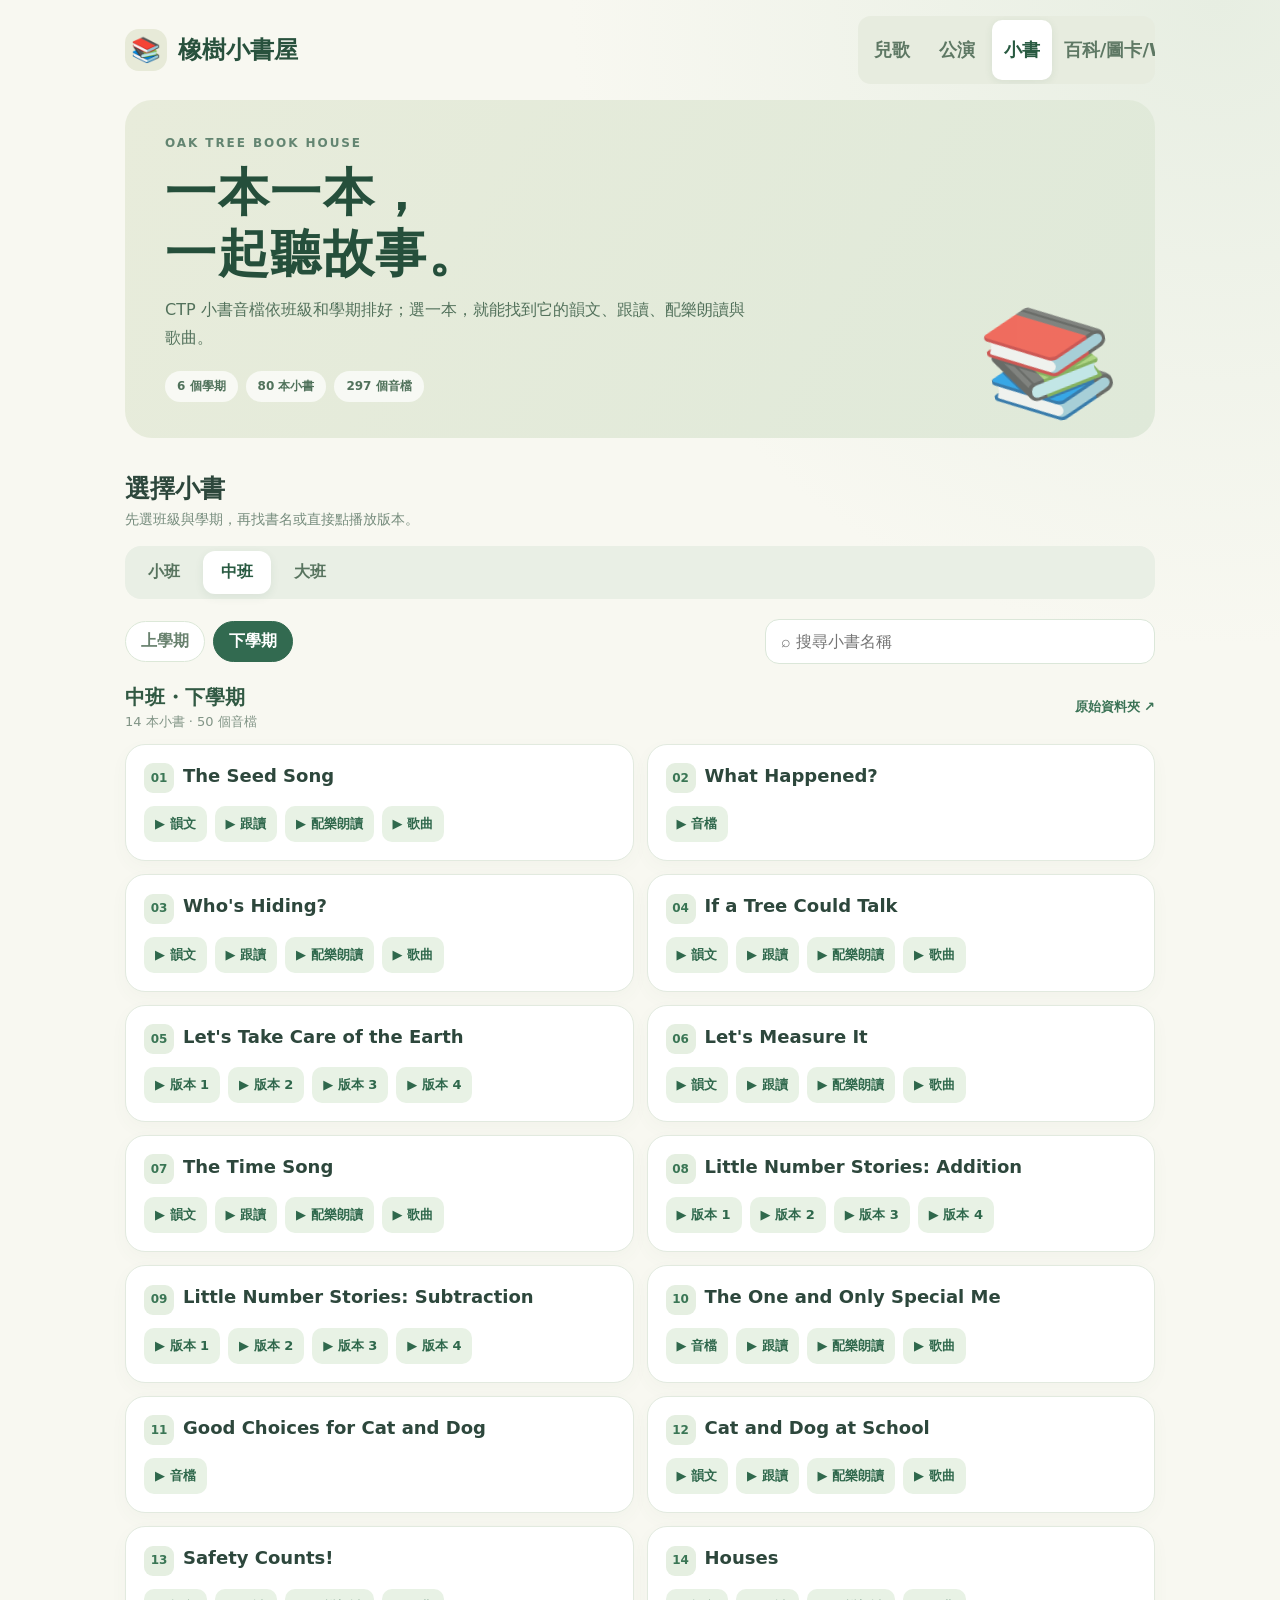
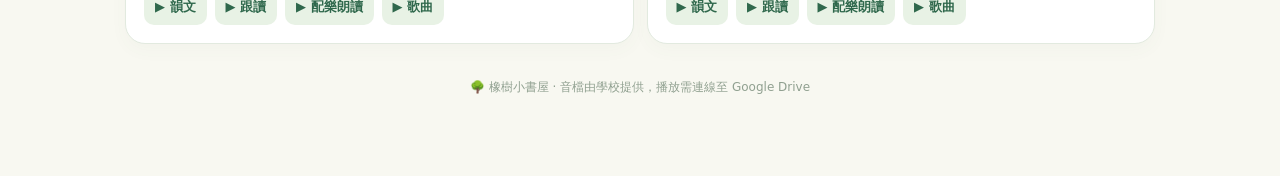
==== books/index.html @ 78cca737 "Add all 12 graduation performance recordings for 2026" ====
<!doctype html>
<html lang="zh-Hant"><head><meta charset="utf-8"><meta name="viewport" content="width=device-width,initial-scale=1,viewport-fit=cover"><meta name="theme-color" content="#e9e9da"><meta name="description" content="橡樹幼兒園 CTP 小書音檔，依班級、學期與書名整理。"><link rel="manifest" href="../manifest.webmanifest"><link rel="icon" href="../icon.svg" type="image/svg+xml"><link rel="apple-touch-icon" href="../icon-192.png"><title>橡樹小書屋</title><style>
:root{font-family:ui-rounded,"Noto Sans TC","PingFang TC",system-ui,sans-serif;color:#2d473c;background:#f8f8f1}*{box-sizing:border-box}body{margin:0;background:radial-gradient(circle at 95% 0,#e7eee2,transparent 30%),#f8f8f1}button,input{font:inherit}button{cursor:pointer}button:focus-visible,a:focus-visible,input:focus-visible{outline:3px solid #e6a65d;outline-offset:2px}a{color:inherit}.shell{max-width:1080px;margin:auto;padding:0 25px 80px}.top{padding:22px 0;display:flex;justify-content:space-between;align-items:center;gap:12px}.brand{display:flex;align-items:center;gap:10px;font-size:19px;font-weight:900;color:#28513d}.brand-icon{width:42px;height:42px;display:grid;place-items:center;background:#e7ead8;border-radius:14px;font-size:24px}.back{border:1px solid #dbe5d7;padding:9px 13px;border-radius:12px;text-decoration:none;color:#496957;background:#fff;font-size:13px;font-weight:800}.hero{border-radius:27px;padding:36px 40px;background:linear-gradient(120deg,#e8ecdb,#dfe9d9);position:relative;overflow:hidden}.hero>div{position:relative;z-index:1}.hero .eyebrow{font-size:12px;letter-spacing:.16em;color:#638571;font-weight:900}.hero h1{font-size:clamp(32px,4.5vw,51px);line-height:1.2;letter-spacing:.03em;margin:12px 0;color:#254f3b}.hero p{margin:0;font-size:16px;line-height:1.7;max-width:590px;color:#52715b}.hero:after{content:"📚";position:absolute;right:38px;bottom:12px;font-size:108px;transform:rotate(-10deg);opacity:.75}.stats{display:flex;gap:8px;flex-wrap:wrap;margin-top:20px}.stat{display:inline-block;border-radius:99px;background:#ffffffb6;padding:7px 12px;color:#50725b;font-weight:800;font-size:12px}.section{margin-top:34px}.section-head{margin-bottom:17px}.section-head h2{font-size:25px;margin:0}.section-head p{font-size:14px;color:#768c7d;margin:6px 0 0}.switch{display:flex;background:#e9efe5;padding:5px;border-radius:16px;gap:5px}.switch button{border:0;background:transparent;color:#58745f;padding:11px 18px;border-radius:12px;font-weight:900;min-height:43px}.switch button.active{background:#fff;color:#285a41;box-shadow:0 3px 10px #2b5a3b14}.controls{display:flex;align-items:center;justify-content:space-between;flex-wrap:wrap;gap:12px;margin:20px 0}.term-switch{display:flex;gap:8px}.term-switch button{border:1px solid #dce8d8;background:#fff;color:#68816e;border-radius:99px;padding:9px 15px;font-weight:800}.term-switch button.active{background:#326a50;color:#fff;border-color:#326a50}.search{flex:1;min-width:210px;max-width:390px;border:1px solid #dbe7d9;border-radius:14px;background:#fff;padding:12px 15px;min-height:45px;color:#31503e}.summary{display:flex;justify-content:space-between;align-items:center;gap:12px;margin:19px 0 13px}.summary h3{margin:0;font-size:20px;color:#315943}.summary small{font-size:13px;color:#819486}.folder{color:#3b7356;font-weight:800;font-size:13px;text-decoration:none}.folder:hover{text-decoration:underline}.grid{display:grid;grid-template-columns:repeat(2,minmax(0,1fr));gap:13px}.card{background:#fff;border:1px solid #e2eadf;border-radius:20px;padding:18px;box-shadow:0 6px 18px #49644b09}.card h4{font-size:18px;margin:0 0 13px;line-height:1.4;overflow-wrap:anywhere}.num{display:inline-grid;place-items:center;width:30px;height:30px;border-radius:9px;background:#e5efe1;color:#3a7655;font-size:12px;margin-right:9px}.tracks{display:flex;gap:8px;flex-wrap:wrap}.track{display:inline-flex;align-items:center;text-decoration:none;border-radius:10px;background:#e8f2e5;color:#2f684c;padding:9px 11px;font-weight:900;font-size:13px}.track:hover{background:#d8ead4}.empty{grid-column:1/-1;text-align:center;background:#fff;border-radius:18px;padding:35px;color:#708777}.resources{margin-top:45px;padding-top:26px;border-top:1px solid #dce8dc}.resources h2{margin:0 0 6px;font-size:23px}.resources p{font-size:14px;color:#788c7e;margin:0 0 15px}.resource-grid{display:grid;grid-template-columns:repeat(3,minmax(0,1fr));gap:11px}.resource{display:flex;min-height:106px;flex-direction:column;justify-content:space-between;text-decoration:none;border:1px solid #e0e9dd;background:#fff;border-radius:17px;padding:15px}.resource strong{font-size:15px;color:#355d45}.resource small{font-size:12px;color:#8b9e8d}.resource .emoji{font-size:23px}.resource.disabled{opacity:.67;background:#f1f2ed}.footer{text-align:center;color:#90a090;font-size:12px;margin-top:35px}@media(max-width:700px){.shell{padding:0 15px 75px}.top{padding:16px 0}.brand{font-size:17px}.brand-icon{width:36px;height:36px}.back{font-size:12px}.hero{padding:27px 24px}.hero:after{display:none}.hero h1{font-size:35px}.hero p{font-size:14px}.section{margin-top:28px}.section-head h2{font-size:23px}.switch button{flex:1;padding:10px}.switch{width:100%}.controls{align-items:stretch}.term-switch{width:100%}.term-switch button{flex:1}.search{max-width:none;width:100%}.grid{grid-template-columns:1fr}.resource-grid{grid-template-columns:repeat(2,minmax(0,1fr))}.resource{min-height:112px}.summary{align-items:flex-start}.summary h3{font-size:18px}}
.app-nav{display:flex;gap:5px;padding:4px;background:#e7ecdf;border-radius:13px}.app-nav a{padding:8px 12px;border-radius:10px;color:#5e7864;text-decoration:none;font-size:13px;font-weight:900;white-space:nowrap}.app-nav a.active{background:#fff;color:#285a41;box-shadow:0 2px 8px #305f3d16}@media(max-width:700px){.app-nav a{padding:7px 9px;font-size:12px}.brand{font-size:16px}}
@media(max-width:700px){.top{flex-wrap:wrap}.app-nav{width:100%}.app-nav a{flex:1;text-align:center;padding:10px 6px;font-size:14px}}.app-nav a{display:flex;align-items:center;justify-content:center;min-height:50px;padding:11px 16px;font-size:18px;line-height:1.35}@media(max-width:700px){.top{flex-wrap:wrap}.app-nav{width:100%}.app-nav a{flex:1;min-height:50px;padding:12px 6px;font-size:18px}}.brand{font-size:24px;line-height:1.25}
.top{padding:16px 0;gap:12px}.app-nav{height:68px;align-items:stretch}.app-nav a{height:60px;min-height:60px;padding:12px 6px}
</style><link rel="stylesheet" href="../header.css?v=27"><script src="../pwa-update.js?v=27" defer></script></head><body><div class="shell"><header class="top"><div class="brand"><span class="brand-icon">📚</span>橡樹小書屋</div><nav class="app-nav" aria-label="主選單"><a href="../?v=27">兒歌</a><a href="../performances/?v=27">公演</a><a class="active" aria-current="page" href="../books/?v=27">小書</a><a href="../resources/?v=27">百科/圖卡/WA</a></nav></header><section class="hero"><div><div class="eyebrow">OAK TREE BOOK HOUSE</div><h1>一本一本，<br>一起聽故事。</h1><p>CTP 小書音檔依班級和學期排好；選一本，就能找到它的韻文、跟讀、配樂朗讀與歌曲。</p><div class="stats"><span class="stat">6 個學期</span><span class="stat">80 本小書</span><span class="stat">297 個音檔</span></div></div></section><main><section class="section"><div class="section-head"><h2>選擇小書</h2><p>先選班級與學期，再找書名或直接點播放版本。</p></div><div id="gradeTabs" class="switch" role="group" aria-label="選擇班級"></div><div class="controls"><div id="termTabs" class="term-switch" role="group" aria-label="選擇學期"></div><input id="search" class="search" type="search" placeholder="⌕ 搜尋小書名稱" aria-label="搜尋小書名稱"></div><div class="summary"><div><h3 id="currentTitle"></h3><small id="currentCount"></small></div><a id="folderLink" class="folder" target="_blank" rel="noopener noreferrer">原始資料夾 ↗</a></div><div id="grid" class="grid"></div></section></main><footer class="footer">🌳 橡樹小書屋 · 音檔由學校提供，播放需連線至 Google Drive</footer></div><script src="./catalog.js" defer></script><script src="./app.js" defer></script></body></html>
---- header.css ----
/* Shared header geometry for every section. */
.top{padding:16px 0;gap:12px}
.top .brand{height:42px;min-height:42px;margin:0;gap:11px;font-size:24px;line-height:30px}
.top .brand>span:first-child{flex:none;width:42px;height:42px;display:grid;place-items:center;border-radius:14px;font-size:24px;line-height:1}
.top .app-nav{box-sizing:border-box;height:68px;margin:0;padding:4px;gap:5px;align-items:stretch}
.top .app-nav a{box-sizing:border-box;height:60px;min-height:60px;margin:0;padding:12px 6px;display:flex;align-items:center;justify-content:center;line-height:1.35}
@media(max-width:700px){
 .shell{padding-left:16px;padding-right:16px}
 .top{display:grid;grid-template-columns:minmax(0,1fr);justify-content:normal;align-items:start;row-gap:12px;column-gap:0}
 .top .brand>span:first-child{width:36px;height:36px}
 .top .app-nav{width:100%;min-width:0}
 .top .app-nav a{flex:1;min-width:0}
}

/* Four categories keep their large labels without compressing the long final label. */
.top .app-nav{overflow-x:auto;scrollbar-width:none}
.top .app-nav::-webkit-scrollbar{display:none}
.top .app-nav a{flex:1 0 60px;white-space:nowrap}
.top .app-nav a:last-child{flex:2 0 132px}
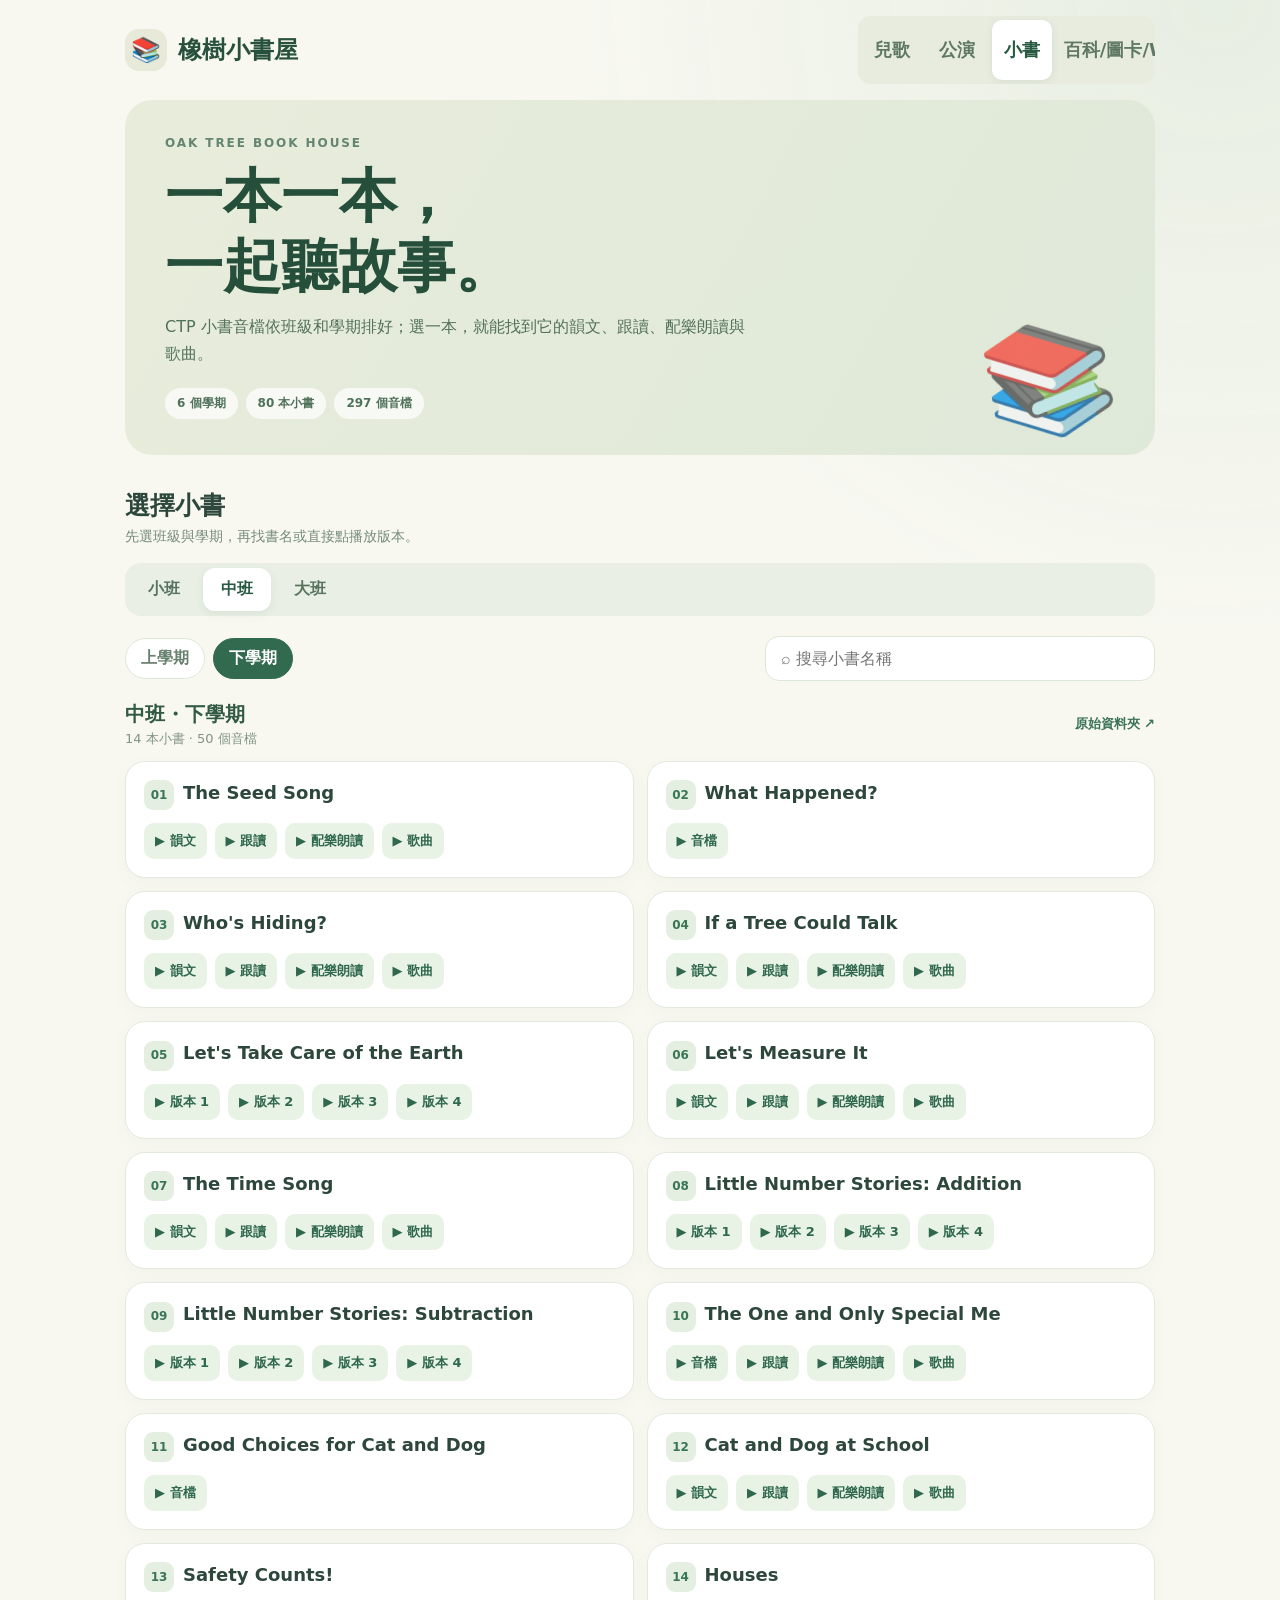
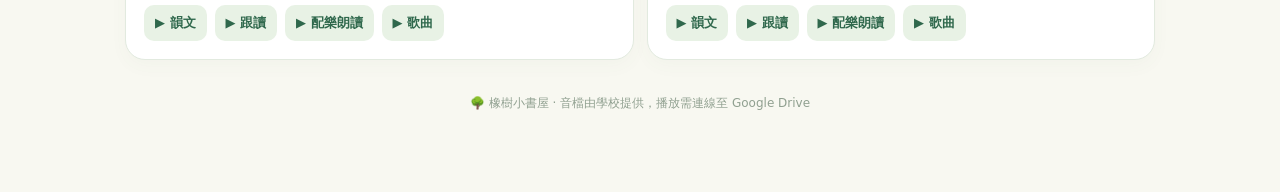
==== commit 693745b6: "Unify hero title typography across all four sections" ====
--- a/books/index.html
+++ b/books/index.html
@@ -1,7 +1,7 @@
 <!doctype html>
-<html lang="zh-Hant"><head><meta charset="utf-8"><meta name="viewport" content="width=device-width,initial-scale=1,viewport-fit=cover"><meta name="theme-color" content="#e9e9da"><meta name="description" content="橡樹幼兒園 CTP 小書音檔，依班級、學期與書名整理。"><link rel="manifest" href="../manifest.webmanifest"><link rel="icon" href="../icon.svg" type="image/svg+xml"><link rel="apple-touch-icon" href="../icon-192.png"><title>橡樹小書屋</title><style>
+<html lang="zh-Hant"><head><meta charset="utf-8"><meta name="viewport" content="width=device-width,initial-scale=1,viewport-fit=cover"><meta name="theme-color" content="#e9e9da"><meta name="description" content="橡樹幼兒園 CTP 小書音檔，依班級、學期與書名整理。"><link rel="manifest" href="../manifest.webmanifest?v=28"><link rel="icon" href="../icon.svg?v=28" type="image/svg+xml"><link rel="apple-touch-icon" href="../apple-touch-icon-v28.png"><title>橡樹小書屋</title><style>
 :root{font-family:ui-rounded,"Noto Sans TC","PingFang TC",system-ui,sans-serif;color:#2d473c;background:#f8f8f1}*{box-sizing:border-box}body{margin:0;background:radial-gradient(circle at 95% 0,#e7eee2,transparent 30%),#f8f8f1}button,input{font:inherit}button{cursor:pointer}button:focus-visible,a:focus-visible,input:focus-visible{outline:3px solid #e6a65d;outline-offset:2px}a{color:inherit}.shell{max-width:1080px;margin:auto;padding:0 25px 80px}.top{padding:22px 0;display:flex;justify-content:space-between;align-items:center;gap:12px}.brand{display:flex;align-items:center;gap:10px;font-size:19px;font-weight:900;color:#28513d}.brand-icon{width:42px;height:42px;display:grid;place-items:center;background:#e7ead8;border-radius:14px;font-size:24px}.back{border:1px solid #dbe5d7;padding:9px 13px;border-radius:12px;text-decoration:none;color:#496957;background:#fff;font-size:13px;font-weight:800}.hero{border-radius:27px;padding:36px 40px;background:linear-gradient(120deg,#e8ecdb,#dfe9d9);position:relative;overflow:hidden}.hero>div{position:relative;z-index:1}.hero .eyebrow{font-size:12px;letter-spacing:.16em;color:#638571;font-weight:900}.hero h1{font-size:clamp(32px,4.5vw,51px);line-height:1.2;letter-spacing:.03em;margin:12px 0;color:#254f3b}.hero p{margin:0;font-size:16px;line-height:1.7;max-width:590px;color:#52715b}.hero:after{content:"📚";position:absolute;right:38px;bottom:12px;font-size:108px;transform:rotate(-10deg);opacity:.75}.stats{display:flex;gap:8px;flex-wrap:wrap;margin-top:20px}.stat{display:inline-block;border-radius:99px;background:#ffffffb6;padding:7px 12px;color:#50725b;font-weight:800;font-size:12px}.section{margin-top:34px}.section-head{margin-bottom:17px}.section-head h2{font-size:25px;margin:0}.section-head p{font-size:14px;color:#768c7d;margin:6px 0 0}.switch{display:flex;background:#e9efe5;padding:5px;border-radius:16px;gap:5px}.switch button{border:0;background:transparent;color:#58745f;padding:11px 18px;border-radius:12px;font-weight:900;min-height:43px}.switch button.active{background:#fff;color:#285a41;box-shadow:0 3px 10px #2b5a3b14}.controls{display:flex;align-items:center;justify-content:space-between;flex-wrap:wrap;gap:12px;margin:20px 0}.term-switch{display:flex;gap:8px}.term-switch button{border:1px solid #dce8d8;background:#fff;color:#68816e;border-radius:99px;padding:9px 15px;font-weight:800}.term-switch button.active{background:#326a50;color:#fff;border-color:#326a50}.search{flex:1;min-width:210px;max-width:390px;border:1px solid #dbe7d9;border-radius:14px;background:#fff;padding:12px 15px;min-height:45px;color:#31503e}.summary{display:flex;justify-content:space-between;align-items:center;gap:12px;margin:19px 0 13px}.summary h3{margin:0;font-size:20px;color:#315943}.summary small{font-size:13px;color:#819486}.folder{color:#3b7356;font-weight:800;font-size:13px;text-decoration:none}.folder:hover{text-decoration:underline}.grid{display:grid;grid-template-columns:repeat(2,minmax(0,1fr));gap:13px}.card{background:#fff;border:1px solid #e2eadf;border-radius:20px;padding:18px;box-shadow:0 6px 18px #49644b09}.card h4{font-size:18px;margin:0 0 13px;line-height:1.4;overflow-wrap:anywhere}.num{display:inline-grid;place-items:center;width:30px;height:30px;border-radius:9px;background:#e5efe1;color:#3a7655;font-size:12px;margin-right:9px}.tracks{display:flex;gap:8px;flex-wrap:wrap}.track{display:inline-flex;align-items:center;text-decoration:none;border-radius:10px;background:#e8f2e5;color:#2f684c;padding:9px 11px;font-weight:900;font-size:13px}.track:hover{background:#d8ead4}.empty{grid-column:1/-1;text-align:center;background:#fff;border-radius:18px;padding:35px;color:#708777}.resources{margin-top:45px;padding-top:26px;border-top:1px solid #dce8dc}.resources h2{margin:0 0 6px;font-size:23px}.resources p{font-size:14px;color:#788c7e;margin:0 0 15px}.resource-grid{display:grid;grid-template-columns:repeat(3,minmax(0,1fr));gap:11px}.resource{display:flex;min-height:106px;flex-direction:column;justify-content:space-between;text-decoration:none;border:1px solid #e0e9dd;background:#fff;border-radius:17px;padding:15px}.resource strong{font-size:15px;color:#355d45}.resource small{font-size:12px;color:#8b9e8d}.resource .emoji{font-size:23px}.resource.disabled{opacity:.67;background:#f1f2ed}.footer{text-align:center;color:#90a090;font-size:12px;margin-top:35px}@media(max-width:700px){.shell{padding:0 15px 75px}.top{padding:16px 0}.brand{font-size:17px}.brand-icon{width:36px;height:36px}.back{font-size:12px}.hero{padding:27px 24px}.hero:after{display:none}.hero h1{font-size:35px}.hero p{font-size:14px}.section{margin-top:28px}.section-head h2{font-size:23px}.switch button{flex:1;padding:10px}.switch{width:100%}.controls{align-items:stretch}.term-switch{width:100%}.term-switch button{flex:1}.search{max-width:none;width:100%}.grid{grid-template-columns:1fr}.resource-grid{grid-template-columns:repeat(2,minmax(0,1fr))}.resource{min-height:112px}.summary{align-items:flex-start}.summary h3{font-size:18px}}
 .app-nav{display:flex;gap:5px;padding:4px;background:#e7ecdf;border-radius:13px}.app-nav a{padding:8px 12px;border-radius:10px;color:#5e7864;text-decoration:none;font-size:13px;font-weight:900;white-space:nowrap}.app-nav a.active{background:#fff;color:#285a41;box-shadow:0 2px 8px #305f3d16}@media(max-width:700px){.app-nav a{padding:7px 9px;font-size:12px}.brand{font-size:16px}}
 @media(max-width:700px){.top{flex-wrap:wrap}.app-nav{width:100%}.app-nav a{flex:1;text-align:center;padding:10px 6px;font-size:14px}}.app-nav a{display:flex;align-items:center;justify-content:center;min-height:50px;padding:11px 16px;font-size:18px;line-height:1.35}@media(max-width:700px){.top{flex-wrap:wrap}.app-nav{width:100%}.app-nav a{flex:1;min-height:50px;padding:12px 6px;font-size:18px}}.brand{font-size:24px;line-height:1.25}
 .top{padding:16px 0;gap:12px}.app-nav{height:68px;align-items:stretch}.app-nav a{height:60px;min-height:60px;padding:12px 6px}
-</style><link rel="stylesheet" href="../header.css?v=27"><script src="../pwa-update.js?v=27" defer></script></head><body><div class="shell"><header class="top"><div class="brand"><span class="brand-icon">📚</span>橡樹小書屋</div><nav class="app-nav" aria-label="主選單"><a href="../?v=27">兒歌</a><a href="../performances/?v=27">公演</a><a class="active" aria-current="page" href="../books/?v=27">小書</a><a href="../resources/?v=27">百科/圖卡/WA</a></nav></header><section class="hero"><div><div class="eyebrow">OAK TREE BOOK HOUSE</div><h1>一本一本，<br>一起聽故事。</h1><p>CTP 小書音檔依班級和學期排好；選一本，就能找到它的韻文、跟讀、配樂朗讀與歌曲。</p><div class="stats"><span class="stat">6 個學期</span><span class="stat">80 本小書</span><span class="stat">297 個音檔</span></div></div></section><main><section class="section"><div class="section-head"><h2>選擇小書</h2><p>先選班級與學期，再找書名或直接點播放版本。</p></div><div id="gradeTabs" class="switch" role="group" aria-label="選擇班級"></div><div class="controls"><div id="termTabs" class="term-switch" role="group" aria-label="選擇學期"></div><input id="search" class="search" type="search" placeholder="⌕ 搜尋小書名稱" aria-label="搜尋小書名稱"></div><div class="summary"><div><h3 id="currentTitle"></h3><small id="currentCount"></small></div><a id="folderLink" class="folder" target="_blank" rel="noopener noreferrer">原始資料夾 ↗</a></div><div id="grid" class="grid"></div></section></main><footer class="footer">🌳 橡樹小書屋 · 音檔由學校提供，播放需連線至 Google Drive</footer></div><script src="./catalog.js" defer></script><script src="./app.js" defer></script></body></html>
+</style><link rel="stylesheet" href="../header.css?v=39"><script src="../pwa-update.js?v=27" defer></script></head><body><div class="shell"><header class="top"><div class="brand"><span class="brand-icon">📚</span>橡樹小書屋</div><nav class="app-nav" aria-label="主選單"><a href="../?v=27">兒歌</a><a href="../performances/?v=27">公演</a><a class="active" aria-current="page" href="../books/?v=27">小書</a><a href="../resources/?v=27">百科/圖卡/WA</a></nav></header><section class="hero"><div><div class="eyebrow">OAK TREE BOOK HOUSE</div><h1>一本一本，<br>一起聽故事。</h1><p>CTP 小書音檔依班級和學期排好；選一本，就能找到它的韻文、跟讀、配樂朗讀與歌曲。</p><div class="stats"><span class="stat">6 個學期</span><span class="stat">80 本小書</span><span class="stat">297 個音檔</span></div></div></section><main><section class="section"><div class="section-head"><h2>選擇小書</h2><p>先選班級與學期，再找書名或直接點播放版本。</p></div><div id="gradeTabs" class="switch" role="group" aria-label="選擇班級"></div><div class="controls"><div id="termTabs" class="term-switch" role="group" aria-label="選擇學期"></div><input id="search" class="search" type="search" placeholder="⌕ 搜尋小書名稱" aria-label="搜尋小書名稱"></div><div class="summary"><div><h3 id="currentTitle"></h3><small id="currentCount"></small></div><a id="folderLink" class="folder" target="_blank" rel="noopener noreferrer">原始資料夾 ↗</a></div><div id="grid" class="grid"></div></section></main><footer class="footer">🌳 橡樹小書屋 · 音檔由學校提供，播放需連線至 Google Drive</footer></div><script src="./catalog.js" defer></script><script src="./app.js" defer></script></body></html>
--- a/header.css
+++ b/header.css
@@ -17,3 +17,7 @@
 .top .app-nav::-webkit-scrollbar{display:none}
 .top .app-nav a{flex:1 0 60px;white-space:nowrap}
 .top .app-nav a:last-child{flex:2 0 132px}
+
+/* Consistent hero heading typography across all four sections. */
+.hero h1{font-size:clamp(35px,5vw,58px);font-weight:700;line-height:1.2;letter-spacing:0;margin:12px 0}
+@media(max-width:700px){.hero h1{font-size:clamp(28px,9.4vw,35px)}}
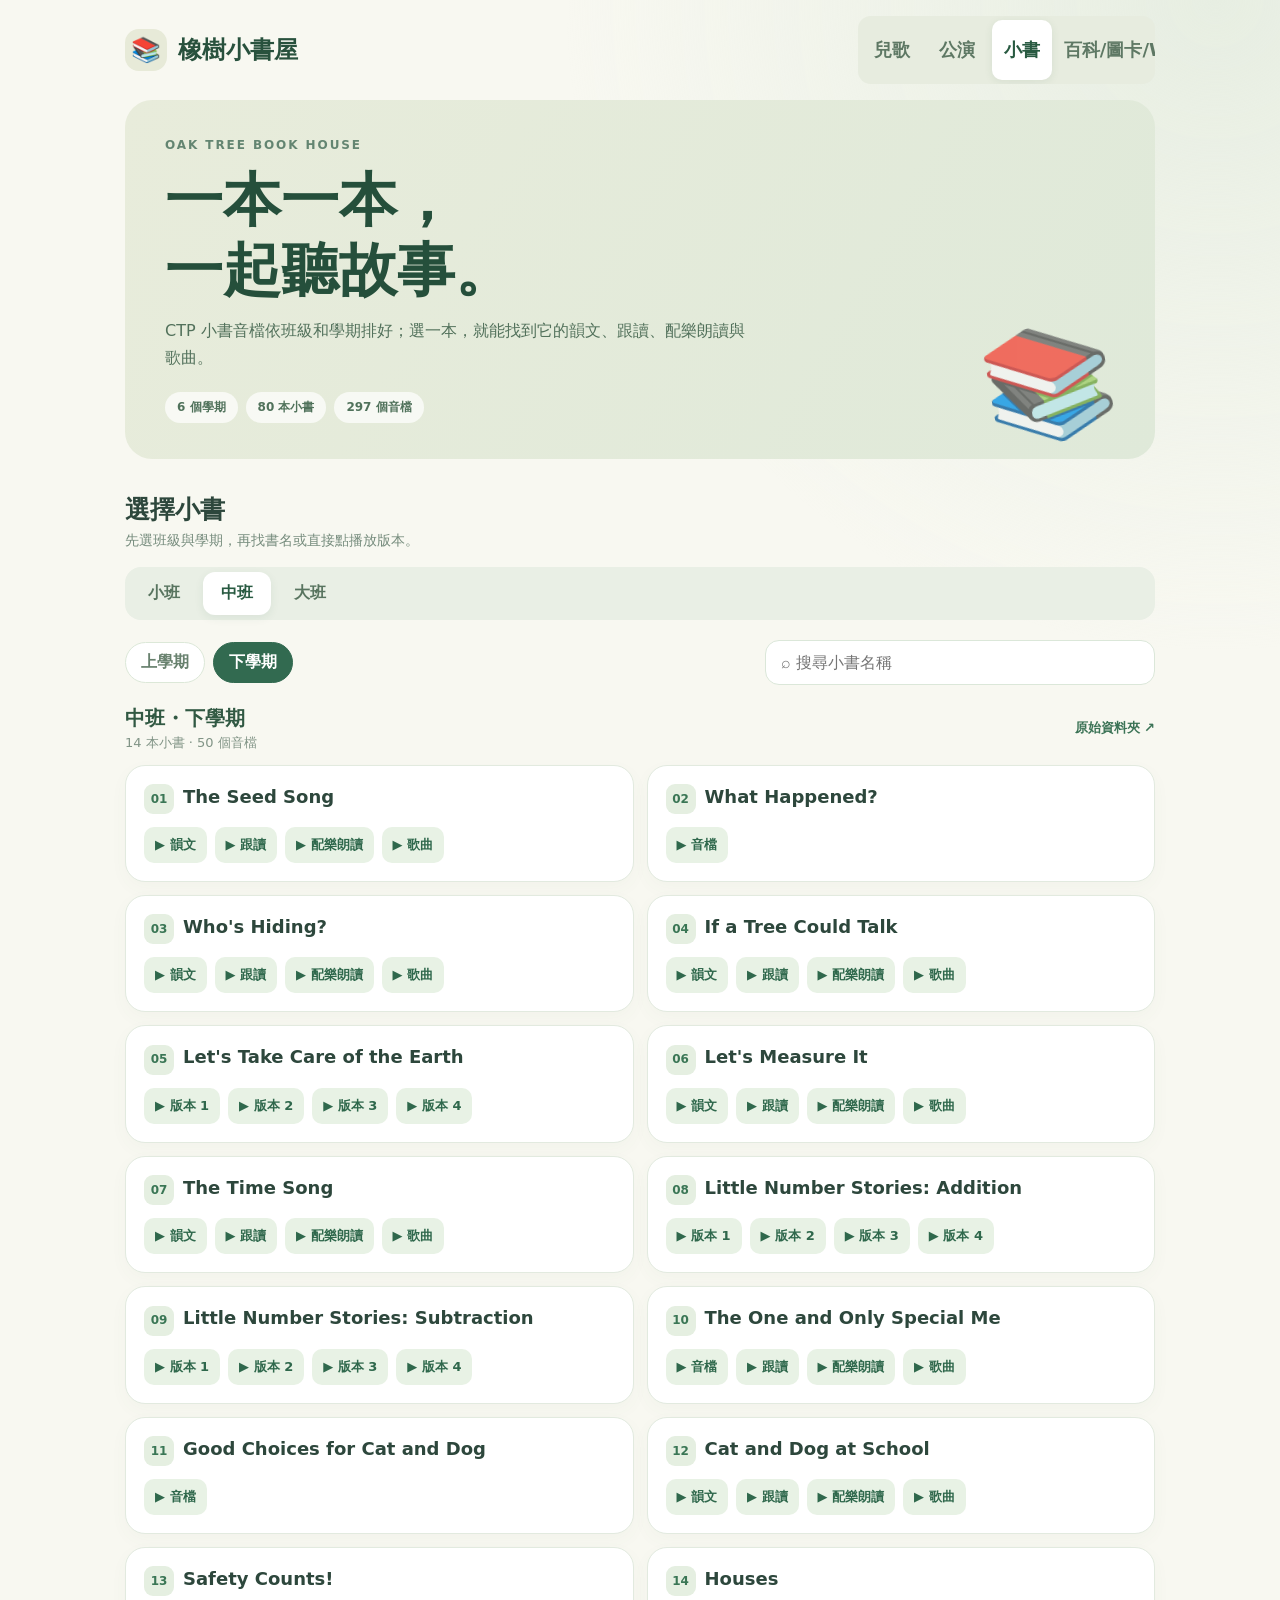
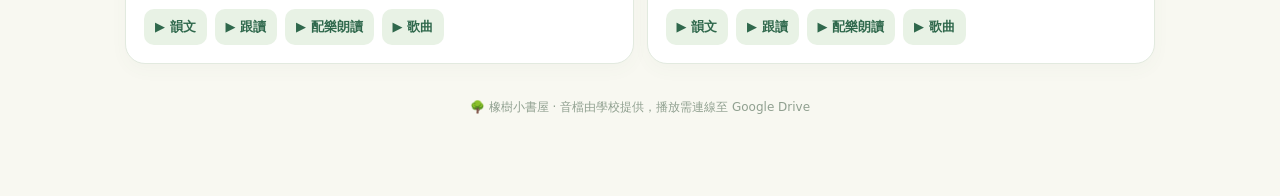
==== commit f746baa0: "Unify English hero eyebrow typography across four sections" ====
--- a/books/index.html
+++ b/books/index.html
@@ -4,4 +4,4 @@
 .app-nav{display:flex;gap:5px;padding:4px;background:#e7ecdf;border-radius:13px}.app-nav a{padding:8px 12px;border-radius:10px;color:#5e7864;text-decoration:none;font-size:13px;font-weight:900;white-space:nowrap}.app-nav a.active{background:#fff;color:#285a41;box-shadow:0 2px 8px #305f3d16}@media(max-width:700px){.app-nav a{padding:7px 9px;font-size:12px}.brand{font-size:16px}}
 @media(max-width:700px){.top{flex-wrap:wrap}.app-nav{width:100%}.app-nav a{flex:1;text-align:center;padding:10px 6px;font-size:14px}}.app-nav a{display:flex;align-items:center;justify-content:center;min-height:50px;padding:11px 16px;font-size:18px;line-height:1.35}@media(max-width:700px){.top{flex-wrap:wrap}.app-nav{width:100%}.app-nav a{flex:1;min-height:50px;padding:12px 6px;font-size:18px}}.brand{font-size:24px;line-height:1.25}
 .top{padding:16px 0;gap:12px}.app-nav{height:68px;align-items:stretch}.app-nav a{height:60px;min-height:60px;padding:12px 6px}
-</style><link rel="stylesheet" href="../header.css?v=39"><script src="../pwa-update.js?v=27" defer></script></head><body><div class="shell"><header class="top"><div class="brand"><span class="brand-icon">📚</span>橡樹小書屋</div><nav class="app-nav" aria-label="主選單"><a href="../?v=27">兒歌</a><a href="../performances/?v=27">公演</a><a class="active" aria-current="page" href="../books/?v=27">小書</a><a href="../resources/?v=27">百科/圖卡/WA</a></nav></header><section class="hero"><div><div class="eyebrow">OAK TREE BOOK HOUSE</div><h1>一本一本，<br>一起聽故事。</h1><p>CTP 小書音檔依班級和學期排好；選一本，就能找到它的韻文、跟讀、配樂朗讀與歌曲。</p><div class="stats"><span class="stat">6 個學期</span><span class="stat">80 本小書</span><span class="stat">297 個音檔</span></div></div></section><main><section class="section"><div class="section-head"><h2>選擇小書</h2><p>先選班級與學期，再找書名或直接點播放版本。</p></div><div id="gradeTabs" class="switch" role="group" aria-label="選擇班級"></div><div class="controls"><div id="termTabs" class="term-switch" role="group" aria-label="選擇學期"></div><input id="search" class="search" type="search" placeholder="⌕ 搜尋小書名稱" aria-label="搜尋小書名稱"></div><div class="summary"><div><h3 id="currentTitle"></h3><small id="currentCount"></small></div><a id="folderLink" class="folder" target="_blank" rel="noopener noreferrer">原始資料夾 ↗</a></div><div id="grid" class="grid"></div></section></main><footer class="footer">🌳 橡樹小書屋 · 音檔由學校提供，播放需連線至 Google Drive</footer></div><script src="./catalog.js" defer></script><script src="./app.js" defer></script></body></html>
+</style><link rel="stylesheet" href="../header.css?v=40"><script src="../pwa-update.js?v=27" defer></script></head><body><div class="shell"><header class="top"><div class="brand"><span class="brand-icon">📚</span>橡樹小書屋</div><nav class="app-nav" aria-label="主選單"><a href="../?v=27">兒歌</a><a href="../performances/?v=27">公演</a><a class="active" aria-current="page" href="../books/?v=27">小書</a><a href="../resources/?v=27">百科/圖卡/WA</a></nav></header><section class="hero"><div><div class="eyebrow">OAK TREE BOOK HOUSE</div><h1>一本一本，<br>一起聽故事。</h1><p>CTP 小書音檔依班級和學期排好；選一本，就能找到它的韻文、跟讀、配樂朗讀與歌曲。</p><div class="stats"><span class="stat">6 個學期</span><span class="stat">80 本小書</span><span class="stat">297 個音檔</span></div></div></section><main><section class="section"><div class="section-head"><h2>選擇小書</h2><p>先選班級與學期，再找書名或直接點播放版本。</p></div><div id="gradeTabs" class="switch" role="group" aria-label="選擇班級"></div><div class="controls"><div id="termTabs" class="term-switch" role="group" aria-label="選擇學期"></div><input id="search" class="search" type="search" placeholder="⌕ 搜尋小書名稱" aria-label="搜尋小書名稱"></div><div class="summary"><div><h3 id="currentTitle"></h3><small id="currentCount"></small></div><a id="folderLink" class="folder" target="_blank" rel="noopener noreferrer">原始資料夾 ↗</a></div><div id="grid" class="grid"></div></section></main><footer class="footer">🌳 橡樹小書屋 · 音檔由學校提供，播放需連線至 Google Drive</footer></div><script src="./catalog.js" defer></script><script src="./app.js" defer></script></body></html>
--- a/header.css
+++ b/header.css
@@ -21,3 +21,6 @@
 /* Consistent hero heading typography across all four sections. */
 .hero h1{font-size:clamp(35px,5vw,58px);font-weight:700;line-height:1.2;letter-spacing:0;margin:12px 0}
 @media(max-width:700px){.hero h1{font-size:clamp(28px,9.4vw,35px)}}
+
+/* Shared English eyebrow typography above the hero headings. */
+.hero .eyebrow{font-family:ui-rounded,"Noto Sans TC","PingFang TC",system-ui,sans-serif;font-size:12px;font-weight:900;line-height:1.5;letter-spacing:.16em;color:#638571}
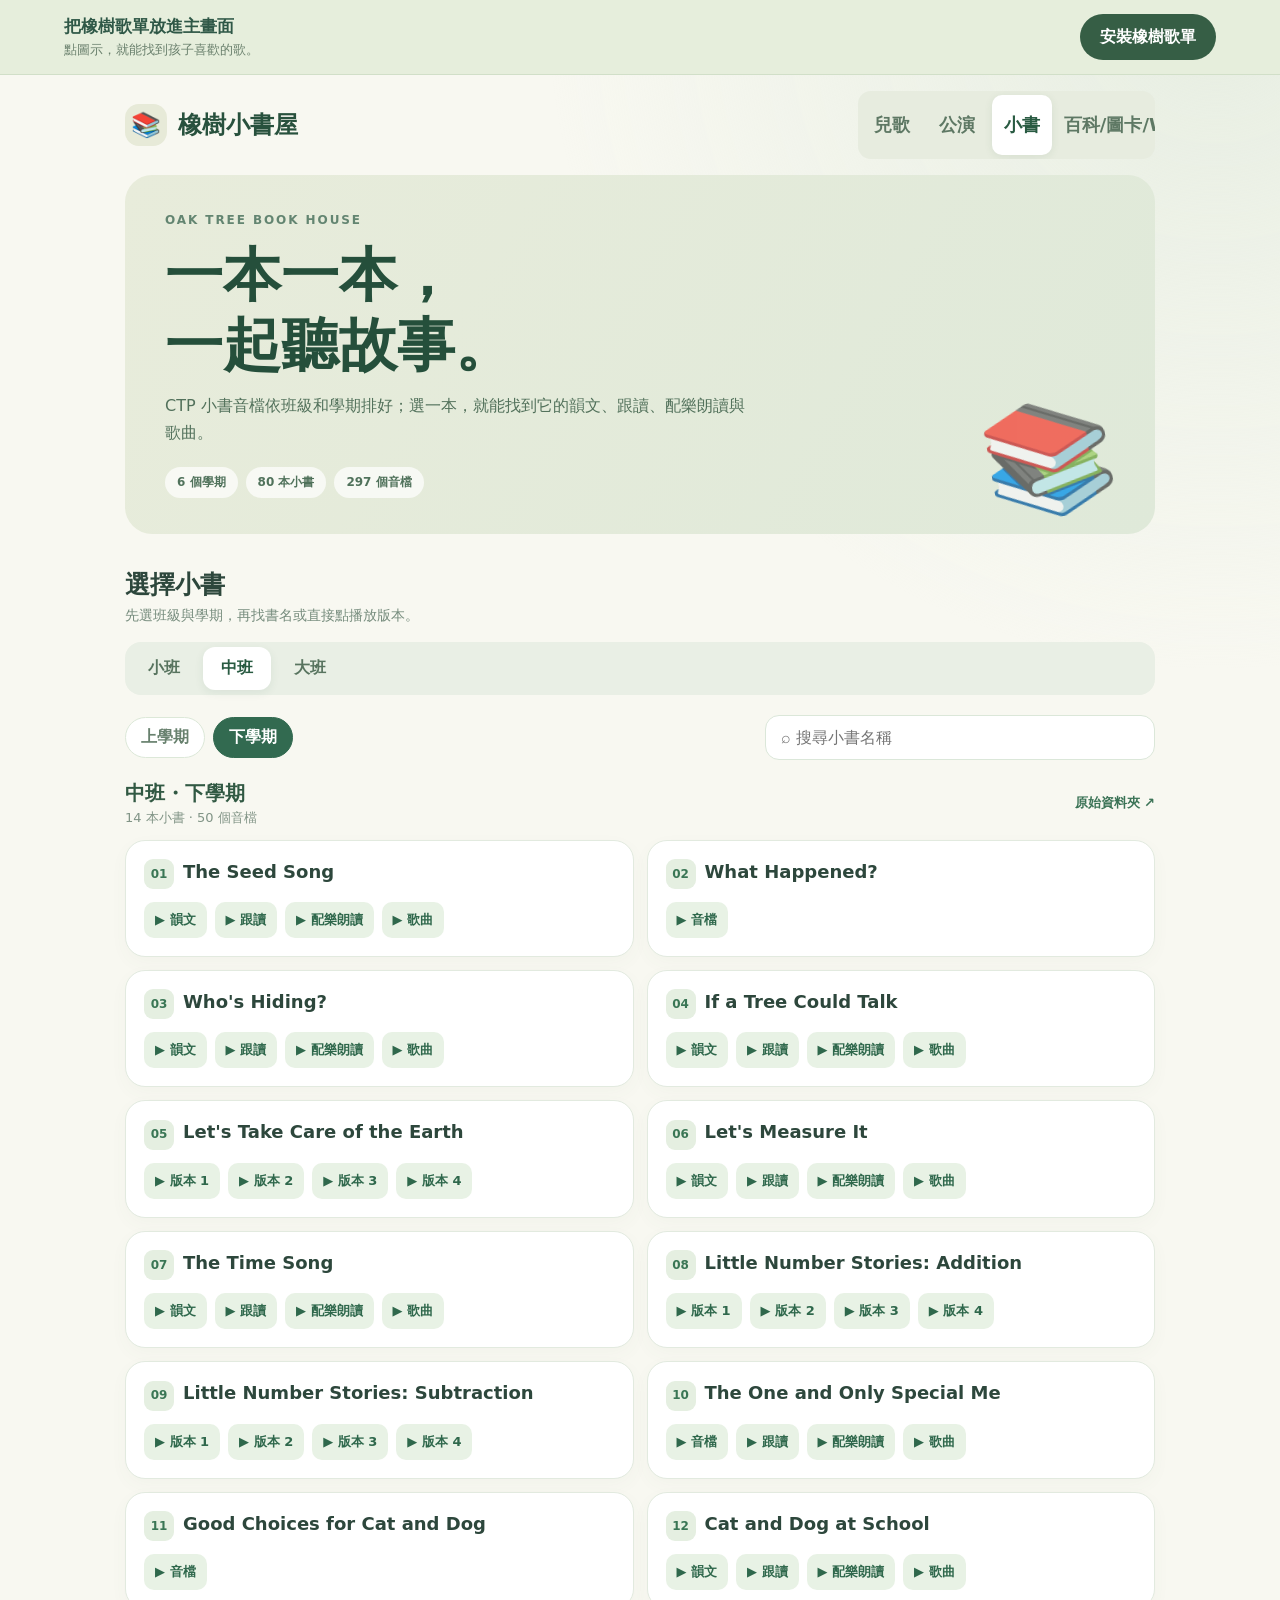
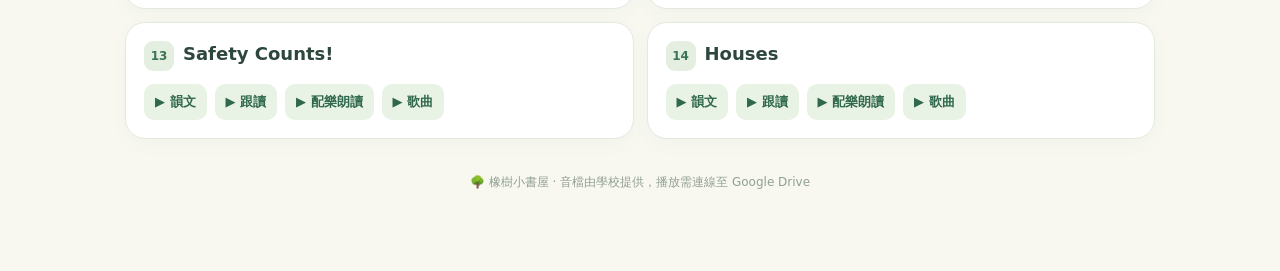
==== commit 1290046d: "Show consistent home screen installation banner on books page" ====
--- a/books/index.html
+++ b/books/index.html
@@ -4,4 +4,4 @@
 .app-nav{display:flex;gap:5px;padding:4px;background:#e7ecdf;border-radius:13px}.app-nav a{padding:8px 12px;border-radius:10px;color:#5e7864;text-decoration:none;font-size:13px;font-weight:900;white-space:nowrap}.app-nav a.active{background:#fff;color:#285a41;box-shadow:0 2px 8px #305f3d16}@media(max-width:700px){.app-nav a{padding:7px 9px;font-size:12px}.brand{font-size:16px}}
 @media(max-width:700px){.top{flex-wrap:wrap}.app-nav{width:100%}.app-nav a{flex:1;text-align:center;padding:10px 6px;font-size:14px}}.app-nav a{display:flex;align-items:center;justify-content:center;min-height:50px;padding:11px 16px;font-size:18px;line-height:1.35}@media(max-width:700px){.top{flex-wrap:wrap}.app-nav{width:100%}.app-nav a{flex:1;min-height:50px;padding:12px 6px;font-size:18px}}.brand{font-size:24px;line-height:1.25}
 .top{padding:16px 0;gap:12px}.app-nav{height:68px;align-items:stretch}.app-nav a{height:60px;min-height:60px;padding:12px 6px}
-</style><link rel="stylesheet" href="../header.css?v=40"><script src="../pwa-update.js?v=27" defer></script></head><body><div class="shell"><header class="top"><div class="brand"><span class="brand-icon">📚</span>橡樹小書屋</div><nav class="app-nav" aria-label="主選單"><a href="../?v=27">兒歌</a><a href="../performances/?v=27">公演</a><a class="active" aria-current="page" href="../books/?v=27">小書</a><a href="../resources/?v=27">百科/圖卡/WA</a></nav></header><section class="hero"><div><div class="eyebrow">OAK TREE BOOK HOUSE</div><h1>一本一本，<br>一起聽故事。</h1><p>CTP 小書音檔依班級和學期排好；選一本，就能找到它的韻文、跟讀、配樂朗讀與歌曲。</p><div class="stats"><span class="stat">6 個學期</span><span class="stat">80 本小書</span><span class="stat">297 個音檔</span></div></div></section><main><section class="section"><div class="section-head"><h2>選擇小書</h2><p>先選班級與學期，再找書名或直接點播放版本。</p></div><div id="gradeTabs" class="switch" role="group" aria-label="選擇班級"></div><div class="controls"><div id="termTabs" class="term-switch" role="group" aria-label="選擇學期"></div><input id="search" class="search" type="search" placeholder="⌕ 搜尋小書名稱" aria-label="搜尋小書名稱"></div><div class="summary"><div><h3 id="currentTitle"></h3><small id="currentCount"></small></div><a id="folderLink" class="folder" target="_blank" rel="noopener noreferrer">原始資料夾 ↗</a></div><div id="grid" class="grid"></div></section></main><footer class="footer">🌳 橡樹小書屋 · 音檔由學校提供，播放需連線至 Google Drive</footer></div><script src="./catalog.js" defer></script><script src="./app.js" defer></script></body></html>
+</style><link rel="stylesheet" href="../header.css?v=41"><script src="../pwa-update.js?v=27" defer></script><style>.oak-install-banner{display:flex;align-items:center;justify-content:space-between;gap:16px;padding:14px max(5%,env(safe-area-inset-right)) 14px max(5%,env(safe-area-inset-left));background:#e6eedc;border-bottom:1px solid #d1dfc8;color:#2f5847}.oak-install-banner strong{display:block;font-size:17px}.oak-install-banner span{display:block;font-size:13px;color:#6a806d;margin-top:3px}.oak-install-banner button,#oakNativeInstall{font:800 16px/1.3 system-ui,sans-serif;min-height:46px;padding:11px 20px;border:0;border-radius:24px;background:#365e45;color:#fff;white-space:nowrap;cursor:pointer}.oak-install-banner button:disabled{background:#cadac2;color:#4c6952;cursor:default}#oakInstallDialog{border:1px solid #d7e2ce;border-radius:24px;background:#f8f9f2;color:#2f4b38;max-width:480px;width:calc(100% - 32px);padding:26px;box-sizing:border-box}#oakInstallDialog::backdrop{background:#1d3e345c}#oakInstallDialog h2{font-size:23px;margin:8px 0 16px}#oakInstallDialog p{font-size:16px;line-height:1.8;margin:14px 0}#oakInstallDialog .oak-install-close{float:right;background:transparent;border:0;color:#456551;font-size:28px;cursor:pointer;min-width:40px;min-height:40px}#oakInstallDialog [hidden]{display:none!important}.oak-install-banner button:focus-visible,#oakInstallDialog button:focus-visible{outline:3px solid #ce9b42;outline-offset:3px}@media(max-width:560px){.oak-install-banner{padding:12px 4%;gap:10px}.oak-install-banner strong{font-size:15px}.oak-install-banner span{font-size:12px;max-width:160px;line-height:1.5}.oak-install-banner button{font-size:15px;padding:10px 15px}}</style><script src="../install-home.js?v=1" defer></script></head><body><section class="oak-install-banner" aria-label="安裝橡樹歌單"><div><strong>把橡樹歌單放進主畫面</strong><span>點圖示，就能找到孩子喜歡的歌。</span></div><button id="oakInstallButton" type="button">安裝橡樹歌單</button></section><div class="shell"><header class="top"><div class="brand"><span class="brand-icon">📚</span>橡樹小書屋</div><nav class="app-nav" aria-label="主選單"><a href="../?v=27">兒歌</a><a href="../performances/?v=27">公演</a><a class="active" aria-current="page" href="../books/?v=27">小書</a><a href="../resources/?v=27">百科/圖卡/WA</a></nav></header><section class="hero"><div><div class="eyebrow">OAK TREE BOOK HOUSE</div><h1>一本一本，<br>一起聽故事。</h1><p>CTP 小書音檔依班級和學期排好；選一本，就能找到它的韻文、跟讀、配樂朗讀與歌曲。</p><div class="stats"><span class="stat">6 個學期</span><span class="stat">80 本小書</span><span class="stat">297 個音檔</span></div></div></section><main><section class="section"><div class="section-head"><h2>選擇小書</h2><p>先選班級與學期，再找書名或直接點播放版本。</p></div><div id="gradeTabs" class="switch" role="group" aria-label="選擇班級"></div><div class="controls"><div id="termTabs" class="term-switch" role="group" aria-label="選擇學期"></div><input id="search" class="search" type="search" placeholder="⌕ 搜尋小書名稱" aria-label="搜尋小書名稱"></div><div class="summary"><div><h3 id="currentTitle"></h3><small id="currentCount"></small></div><a id="folderLink" class="folder" target="_blank" rel="noopener noreferrer">原始資料夾 ↗</a></div><div id="grid" class="grid"></div></section></main><footer class="footer">🌳 橡樹小書屋 · 音檔由學校提供，播放需連線至 Google Drive</footer></div><script src="./catalog.js" defer></script><script src="./app.js" defer></script><script src="../youtube-player.js?v=1" defer></script><dialog id="oakInstallDialog"><form method="dialog"><button class="oak-install-close" aria-label="關閉加入主畫面說明">×</button></form><h2>把橡樹歌單放進主畫面</h2><p>下次點專屬圖示，就能直接開啟歌單。</p><button id="oakNativeInstall" type="button" hidden>安裝橡樹歌單</button><p><strong>iPhone／iPad</strong><br>用 Safari 開啟 → 按「分享」→「加入主畫面」→「新增」。</p><p><strong>Android／電腦</strong><br>可從瀏覽器選單選「安裝應用程式」或「加入主畫面」。</p><p id="oakInstallStatus" role="status" aria-live="polite"></p></dialog></body></html>
--- a/header.css
+++ b/header.css
@@ -24,3 +24,11 @@
 
 /* Shared English eyebrow typography above the hero headings. */
 .hero .eyebrow{font-family:ui-rounded,"Noto Sans TC","PingFang TC",system-ui,sans-serif;font-size:12px;font-weight:900;line-height:1.5;letter-spacing:.16em;color:#638571}
+
+/* Keep playlist actions together on narrow screens. */
+@media(max-width:700px){
+ .heading{flex-wrap:wrap;gap:12px}
+ .heading>div:first-child{flex:1 1 100%;min-width:0}
+ .heading>.actions{flex:0 0 auto;flex-wrap:nowrap;margin-left:auto}
+ .heading>.actions .btn{white-space:nowrap;flex-shrink:0}
+}
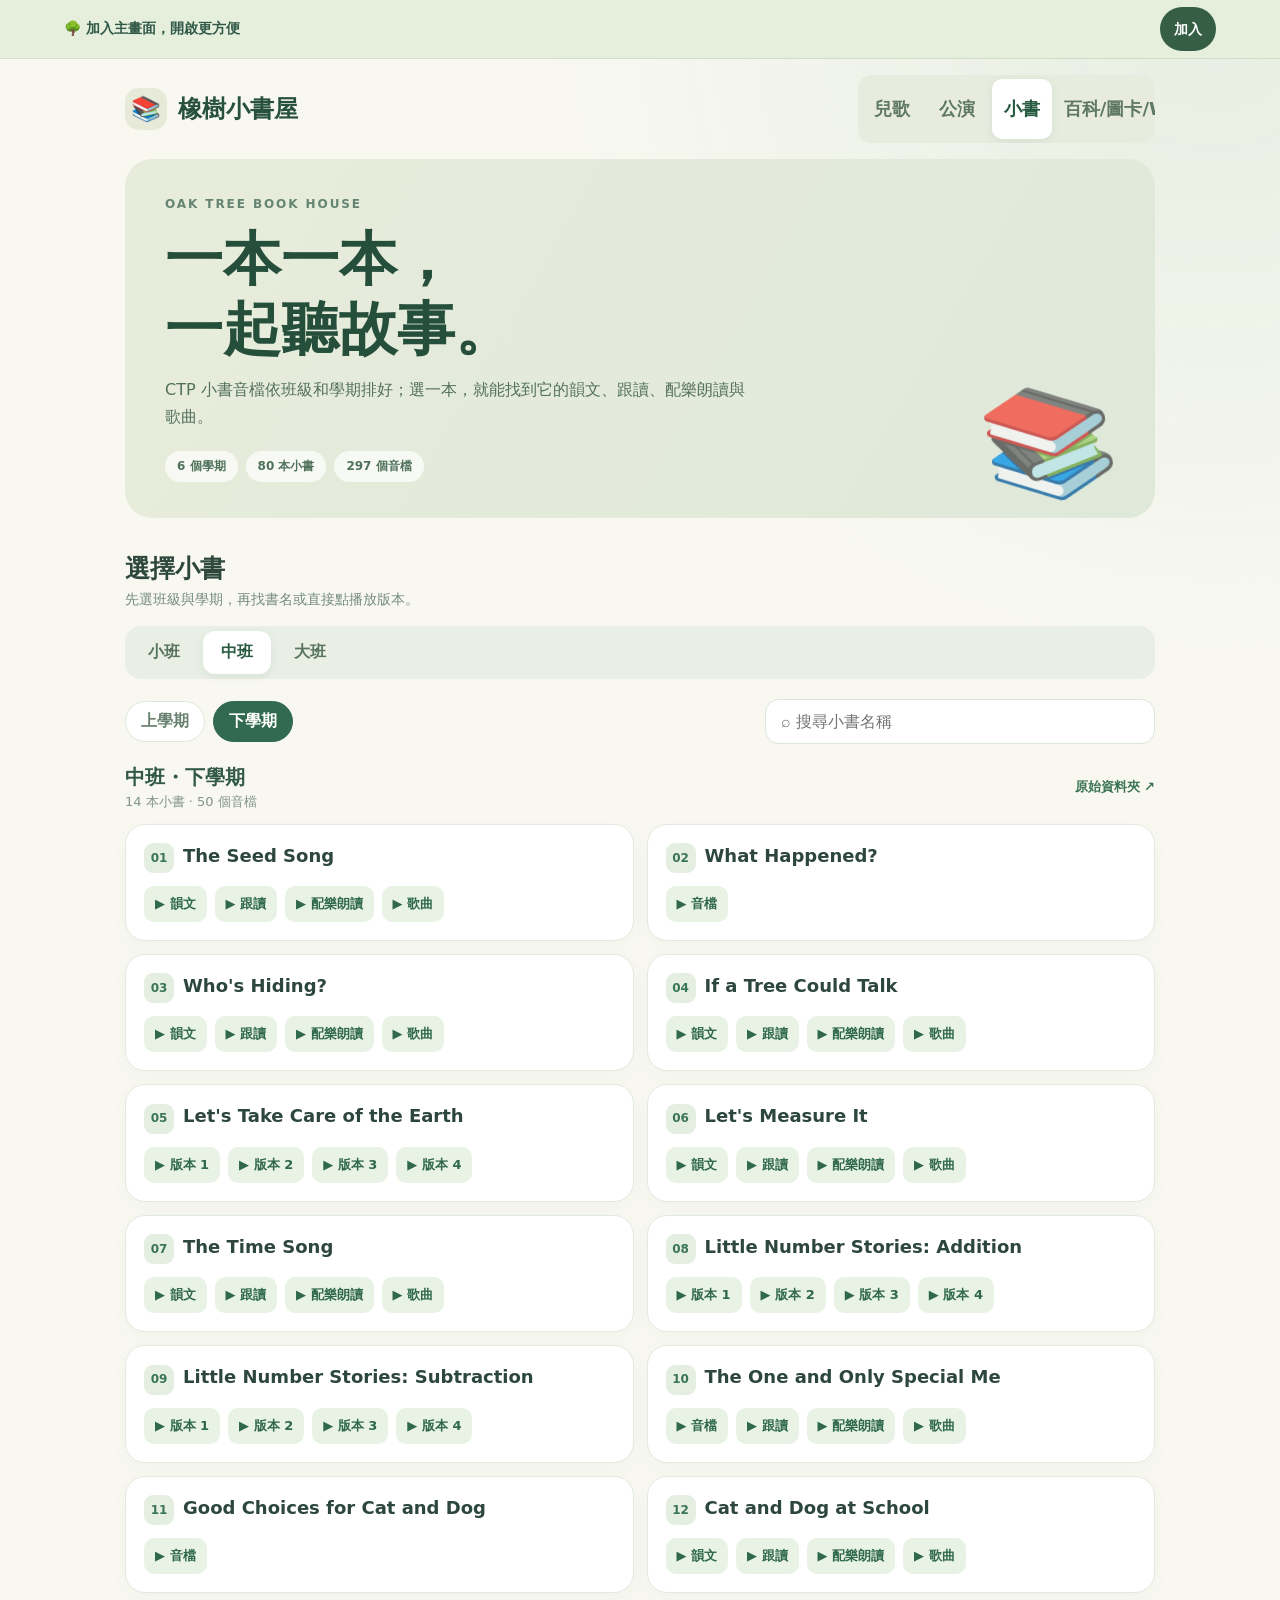
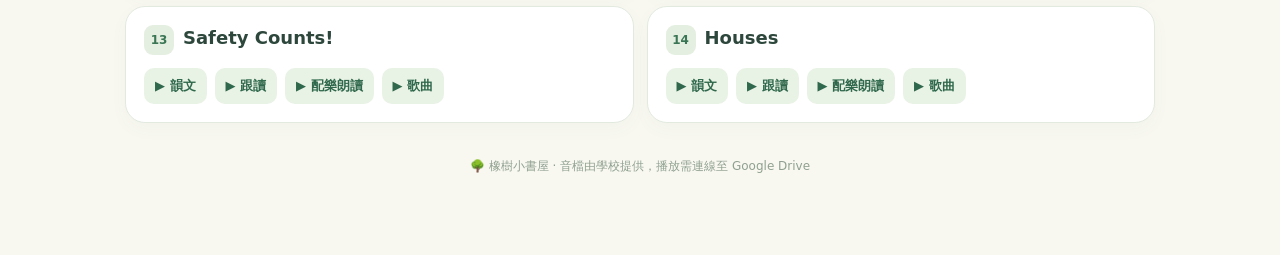
==== commit 88840889: "Simplify installation banner on books/index.html" ====
--- a/books/index.html
+++ b/books/index.html
@@ -4,4 +4,4 @@
 .app-nav{display:flex;gap:5px;padding:4px;background:#e7ecdf;border-radius:13px}.app-nav a{padding:8px 12px;border-radius:10px;color:#5e7864;text-decoration:none;font-size:13px;font-weight:900;white-space:nowrap}.app-nav a.active{background:#fff;color:#285a41;box-shadow:0 2px 8px #305f3d16}@media(max-width:700px){.app-nav a{padding:7px 9px;font-size:12px}.brand{font-size:16px}}
 @media(max-width:700px){.top{flex-wrap:wrap}.app-nav{width:100%}.app-nav a{flex:1;text-align:center;padding:10px 6px;font-size:14px}}.app-nav a{display:flex;align-items:center;justify-content:center;min-height:50px;padding:11px 16px;font-size:18px;line-height:1.35}@media(max-width:700px){.top{flex-wrap:wrap}.app-nav{width:100%}.app-nav a{flex:1;min-height:50px;padding:12px 6px;font-size:18px}}.brand{font-size:24px;line-height:1.25}
 .top{padding:16px 0;gap:12px}.app-nav{height:68px;align-items:stretch}.app-nav a{height:60px;min-height:60px;padding:12px 6px}
-</style><link rel="stylesheet" href="../header.css?v=41"><script src="../pwa-update.js?v=27" defer></script><style>.oak-install-banner{display:flex;align-items:center;justify-content:space-between;gap:16px;padding:14px max(5%,env(safe-area-inset-right)) 14px max(5%,env(safe-area-inset-left));background:#e6eedc;border-bottom:1px solid #d1dfc8;color:#2f5847}.oak-install-banner strong{display:block;font-size:17px}.oak-install-banner span{display:block;font-size:13px;color:#6a806d;margin-top:3px}.oak-install-banner button,#oakNativeInstall{font:800 16px/1.3 system-ui,sans-serif;min-height:46px;padding:11px 20px;border:0;border-radius:24px;background:#365e45;color:#fff;white-space:nowrap;cursor:pointer}.oak-install-banner button:disabled{background:#cadac2;color:#4c6952;cursor:default}#oakInstallDialog{border:1px solid #d7e2ce;border-radius:24px;background:#f8f9f2;color:#2f4b38;max-width:480px;width:calc(100% - 32px);padding:26px;box-sizing:border-box}#oakInstallDialog::backdrop{background:#1d3e345c}#oakInstallDialog h2{font-size:23px;margin:8px 0 16px}#oakInstallDialog p{font-size:16px;line-height:1.8;margin:14px 0}#oakInstallDialog .oak-install-close{float:right;background:transparent;border:0;color:#456551;font-size:28px;cursor:pointer;min-width:40px;min-height:40px}#oakInstallDialog [hidden]{display:none!important}.oak-install-banner button:focus-visible,#oakInstallDialog button:focus-visible{outline:3px solid #ce9b42;outline-offset:3px}@media(max-width:560px){.oak-install-banner{padding:12px 4%;gap:10px}.oak-install-banner strong{font-size:15px}.oak-install-banner span{font-size:12px;max-width:160px;line-height:1.5}.oak-install-banner button{font-size:15px;padding:10px 15px}}</style><script src="../install-home.js?v=1" defer></script></head><body><section class="oak-install-banner" aria-label="安裝橡樹歌單"><div><strong>把橡樹歌單放進主畫面</strong><span>點圖示，就能找到孩子喜歡的歌。</span></div><button id="oakInstallButton" type="button">安裝橡樹歌單</button></section><div class="shell"><header class="top"><div class="brand"><span class="brand-icon">📚</span>橡樹小書屋</div><nav class="app-nav" aria-label="主選單"><a href="../?v=27">兒歌</a><a href="../performances/?v=27">公演</a><a class="active" aria-current="page" href="../books/?v=27">小書</a><a href="../resources/?v=27">百科/圖卡/WA</a></nav></header><section class="hero"><div><div class="eyebrow">OAK TREE BOOK HOUSE</div><h1>一本一本，<br>一起聽故事。</h1><p>CTP 小書音檔依班級和學期排好；選一本，就能找到它的韻文、跟讀、配樂朗讀與歌曲。</p><div class="stats"><span class="stat">6 個學期</span><span class="stat">80 本小書</span><span class="stat">297 個音檔</span></div></div></section><main><section class="section"><div class="section-head"><h2>選擇小書</h2><p>先選班級與學期，再找書名或直接點播放版本。</p></div><div id="gradeTabs" class="switch" role="group" aria-label="選擇班級"></div><div class="controls"><div id="termTabs" class="term-switch" role="group" aria-label="選擇學期"></div><input id="search" class="search" type="search" placeholder="⌕ 搜尋小書名稱" aria-label="搜尋小書名稱"></div><div class="summary"><div><h3 id="currentTitle"></h3><small id="currentCount"></small></div><a id="folderLink" class="folder" target="_blank" rel="noopener noreferrer">原始資料夾 ↗</a></div><div id="grid" class="grid"></div></section></main><footer class="footer">🌳 橡樹小書屋 · 音檔由學校提供，播放需連線至 Google Drive</footer></div><script src="./catalog.js" defer></script><script src="./app.js" defer></script><script src="../youtube-player.js?v=1" defer></script><dialog id="oakInstallDialog"><form method="dialog"><button class="oak-install-close" aria-label="關閉加入主畫面說明">×</button></form><h2>把橡樹歌單放進主畫面</h2><p>下次點專屬圖示，就能直接開啟歌單。</p><button id="oakNativeInstall" type="button" hidden>安裝橡樹歌單</button><p><strong>iPhone／iPad</strong><br>用 Safari 開啟 → 按「分享」→「加入主畫面」→「新增」。</p><p><strong>Android／電腦</strong><br>可從瀏覽器選單選「安裝應用程式」或「加入主畫面」。</p><p id="oakInstallStatus" role="status" aria-live="polite"></p></dialog></body></html>
+</style><link rel="stylesheet" href="../header.css?v=41"><script src="../pwa-update.js?v=27" defer></script><style>.oak-install-banner{display:flex;align-items:center;justify-content:space-between;gap:16px;padding:14px max(5%,env(safe-area-inset-right)) 14px max(5%,env(safe-area-inset-left));background:#e6eedc;border-bottom:1px solid #d1dfc8;color:#2f5847}.oak-install-banner strong{display:block;font-size:17px}.oak-install-banner span{display:block;font-size:13px;color:#6a806d;margin-top:3px}.oak-install-banner button,#oakNativeInstall{font:800 16px/1.3 system-ui,sans-serif;min-height:46px;padding:11px 20px;border:0;border-radius:24px;background:#365e45;color:#fff;white-space:nowrap;cursor:pointer}.oak-install-banner button:disabled{background:#cadac2;color:#4c6952;cursor:default}#oakInstallDialog{border:1px solid #d7e2ce;border-radius:24px;background:#f8f9f2;color:#2f4b38;max-width:480px;width:calc(100% - 32px);padding:26px;box-sizing:border-box}#oakInstallDialog::backdrop{background:#1d3e345c}#oakInstallDialog h2{font-size:23px;margin:8px 0 16px}#oakInstallDialog p{font-size:16px;line-height:1.8;margin:14px 0}#oakInstallDialog .oak-install-close{float:right;background:transparent;border:0;color:#456551;font-size:28px;cursor:pointer;min-width:40px;min-height:40px}#oakInstallDialog [hidden]{display:none!important}.oak-install-banner button:focus-visible,#oakInstallDialog button:focus-visible{outline:3px solid #ce9b42;outline-offset:3px}@media(max-width:560px){.oak-install-banner{padding:12px 4%;gap:10px}.oak-install-banner strong{font-size:15px}.oak-install-banner span{font-size:12px;max-width:160px;line-height:1.5}.oak-install-banner button{font-size:15px;padding:10px 15px}}.oak-install-banner{padding-top:7px;padding-bottom:7px;gap:8px}.oak-install-banner strong{font-size:14px;line-height:1.4;white-space:nowrap}.oak-install-banner button{font-size:14px;min-height:44px;padding:8px 14px}.oak-install-banner[hidden]{display:none!important}@media(display-mode:standalone){.oak-install-banner{display:none!important}}@media(max-width:360px){.oak-install-banner strong{font-size:13px}}</style><script src="../install-home.js?v=2" defer></script></head><body><section class="oak-install-banner" aria-label="加入主畫面"><strong>🌳 加入主畫面，開啟更方便</strong><button id="oakInstallButton" type="button" aria-label="將橡樹歌單加入主畫面">加入</button></section><div class="shell"><header class="top"><div class="brand"><span class="brand-icon">📚</span>橡樹小書屋</div><nav class="app-nav" aria-label="主選單"><a href="../?v=27">兒歌</a><a href="../performances/?v=27">公演</a><a class="active" aria-current="page" href="../books/?v=27">小書</a><a href="../resources/?v=27">百科/圖卡/WA</a></nav></header><section class="hero"><div><div class="eyebrow">OAK TREE BOOK HOUSE</div><h1>一本一本，<br>一起聽故事。</h1><p>CTP 小書音檔依班級和學期排好；選一本，就能找到它的韻文、跟讀、配樂朗讀與歌曲。</p><div class="stats"><span class="stat">6 個學期</span><span class="stat">80 本小書</span><span class="stat">297 個音檔</span></div></div></section><main><section class="section"><div class="section-head"><h2>選擇小書</h2><p>先選班級與學期，再找書名或直接點播放版本。</p></div><div id="gradeTabs" class="switch" role="group" aria-label="選擇班級"></div><div class="controls"><div id="termTabs" class="term-switch" role="group" aria-label="選擇學期"></div><input id="search" class="search" type="search" placeholder="⌕ 搜尋小書名稱" aria-label="搜尋小書名稱"></div><div class="summary"><div><h3 id="currentTitle"></h3><small id="currentCount"></small></div><a id="folderLink" class="folder" target="_blank" rel="noopener noreferrer">原始資料夾 ↗</a></div><div id="grid" class="grid"></div></section></main><footer class="footer">🌳 橡樹小書屋 · 音檔由學校提供，播放需連線至 Google Drive</footer></div><script src="./catalog.js" defer></script><script src="./app.js" defer></script><script src="../youtube-player.js?v=1" defer></script><dialog id="oakInstallDialog"><form method="dialog"><button class="oak-install-close" aria-label="關閉加入主畫面說明">×</button></form><h2>把橡樹歌單放進主畫面</h2><p>下次點專屬圖示，就能直接開啟歌單。</p><button id="oakNativeInstall" type="button" hidden>安裝橡樹歌單</button><p><strong>iPhone／iPad</strong><br>用 Safari 開啟 → 按「分享」→「加入主畫面」→「新增」。</p><p><strong>Android／電腦</strong><br>可從瀏覽器選單選「安裝應用程式」或「加入主畫面」。</p><p id="oakInstallStatus" role="status" aria-live="polite"></p></dialog></body></html>
